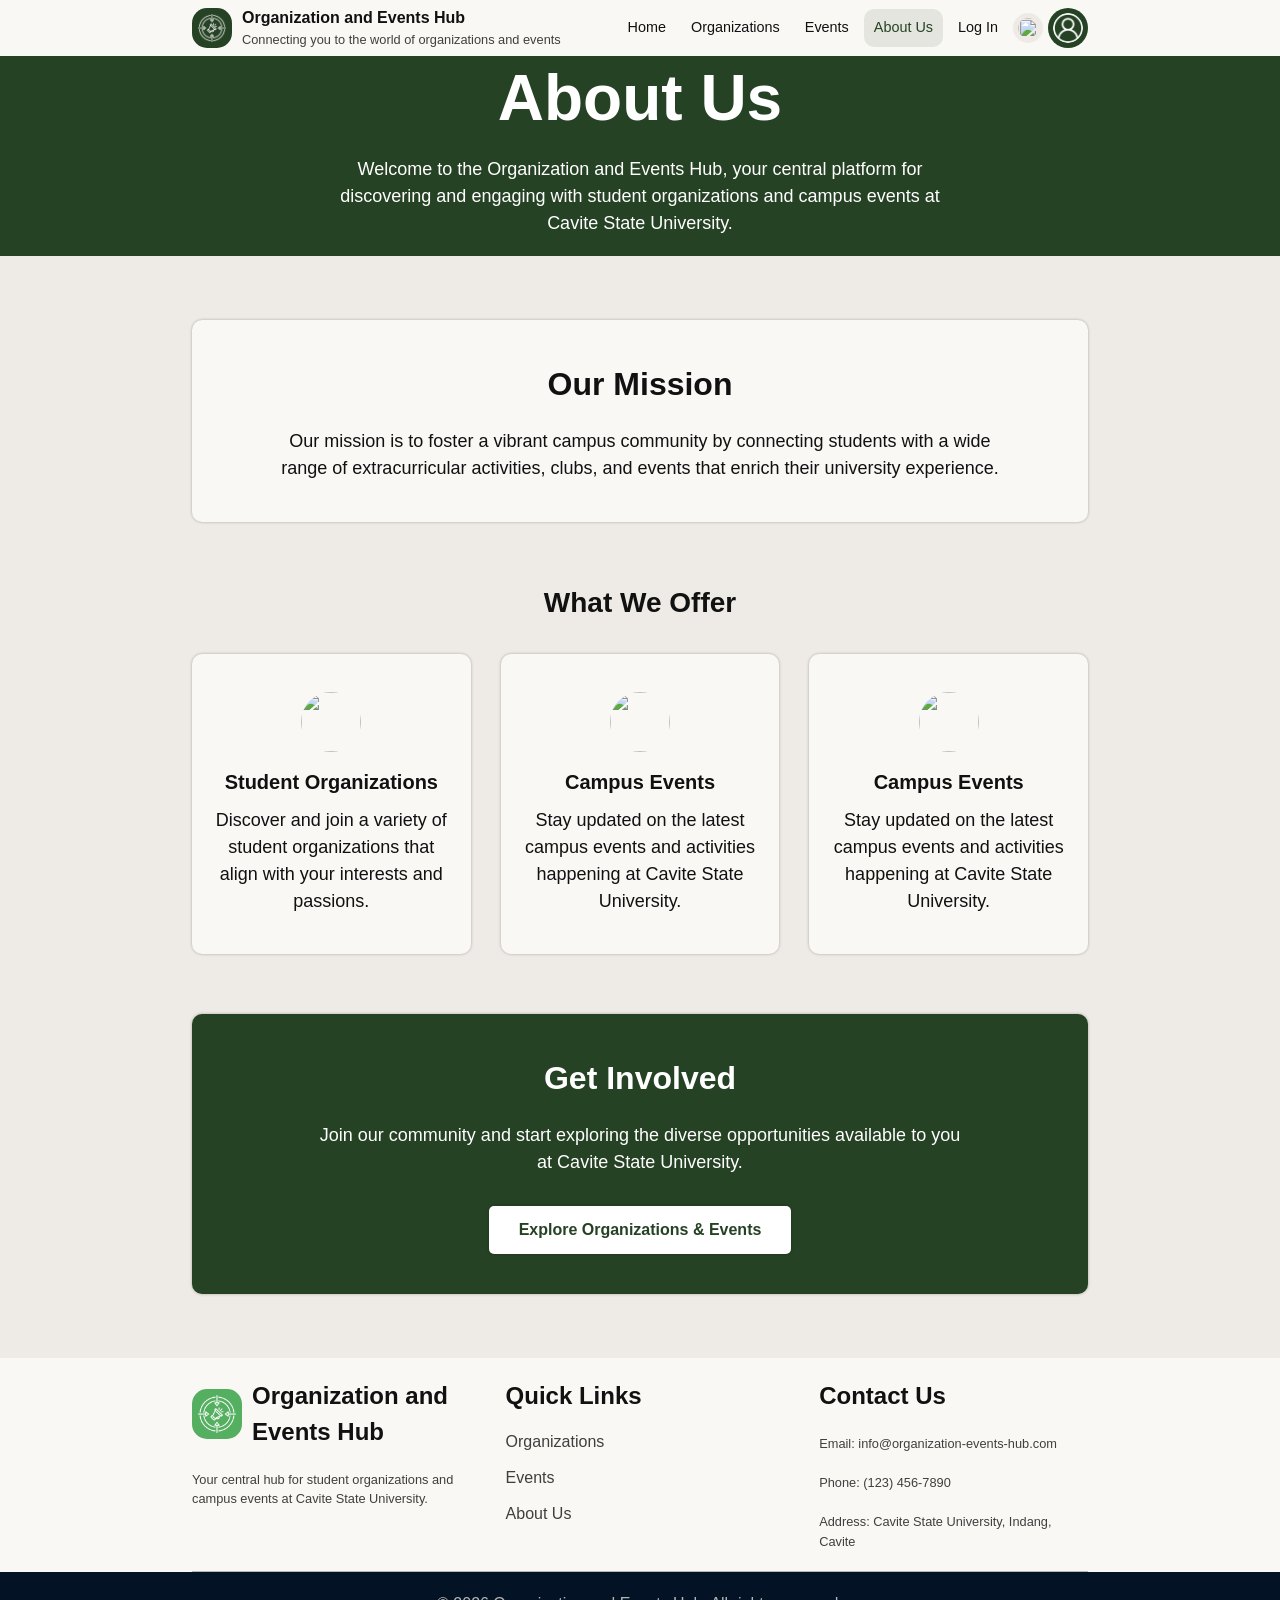
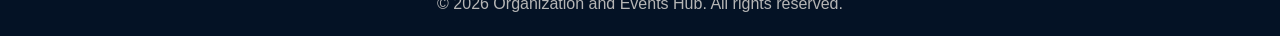
==== about.html @ fba4db9b "added new colors and about us page" ====
<!DOCTYPE html>
<html lang="en">
<head>
    <meta charset="UTF-8">
    <meta name="viewport" content="width=device-width, initial-scale=1.0">
    <script>
        if (localStorage.getItem("theme") === "dark") {
            document.documentElement.classList.add("darkmode");
        }
    </script>
    <link rel="stylesheet" href="stylesheets/style.css">
    <link rel="stylesheet" href="stylesheets/about.css">
    <title>About Us</title>
</head>

<body>
    <header class="header-container">
        <div class="header-title-box">
            <img src="images/hub-light-icon.png" alt="" class="header-logo">
            <div class="header-title">
                <h1>Organization and Events Hub</h1>
                <p>Connecting you to the world of organizations and events</p>
            </div>
        </div>
        <div class="navigation-container">
            <nav class="navigation">
                <a href="index.html">Home</a>
                <a href="organizations.html">Organizations</a>
                <a href="events.html">Events</a>
                <a href="about.html" class="active">About Us</a>
                <a href="login.html">Log In</a>
            </nav>
            <img src="images/moon-icon.png" alt="" class="dark-mode-toggle" onclick="toggledarkmode()">
            <img src="images/user-icon.png" alt="" class="profile-button" link="login.html">
        </div>
    </header>

    <section id="sec1">
        <h1>About Us</h1>
        <p>Welcome to the Organization and Events Hub, your central platform for discovering and engaging with student organizations and campus events at Cavite State University.</p>
    </section>

    <section id="sec2">
        <div id="mission-box">
            <h2>Our Mission</h2>
            <p>Our mission is to foster a vibrant campus community by connecting students with a wide range of extracurricular activities, clubs, and events that enrich their university experience.</p>
        </div>
        <h2 id="offer-title">What We Offer</h2>
        <div id="features-container">
            <div class="feature-box">
                <img src="" alt="">
                <h3>Student Organizations</h3>
                <p>Discover and join a variety of student organizations that align with your interests and passions.</p>
            </div>
            <div class="feature-box">
                <img src="" alt="">
                <h3>Campus Events</h3>
                <p>Stay updated on the latest campus events and activities happening at Cavite State University.</p>
            </div>
            <div class="feature-box">
                <img src="" alt="">
                <h3>Campus Events</h3>
                <p>Stay updated on the latest campus events and activities happening at Cavite State University.</p>
            </div>
        </div>

        <div id="get-box">
            <h2>Get Involved</h2>
            <p>Join our community and start exploring the diverse opportunities available to you at Cavite State University. </p>
            <div id="linkbox">
                <a href="organizations.html">Explore Organizations & Events</a>
            </div>
        </div>

    </section>

    <footer>
        <div class="footer-top">
            <div class="footer-boxes">
                <div class="footer-image-header-box">
                    <img src="images/hub-light-icon.png" alt="">
                    <h3>Organization and Events Hub</h3>
                </div>
                <p class="footer-disc">Your central hub for student organizations and campus events at Cavite State University.</p>
            </div>
            <div class="footer-boxes">
                <h3>Quick Links</h3>
                <a href="organizations.html">Organizations</a>
                <a href="events.html">Events</a>
                <a href="about.html">About Us</a>
            </div>
            
            <div class="footer-boxes">
                <h3>Contact Us</h3>
                <p>Email: info@organization-events-hub.com</p>
                <p>Phone: (123) 456-7890</p>
                <p>Address: Cavite State University, Indang, Cavite</p>
            </div>
        </div>
        <hr>
        <div class="footer-bottom">
            
            <p>&copy; 2026 Organization and Events Hub. All rights reserved.</p>
        </div>

    </footer>

<script src="scripts/script.js"></script>
</body>
</html>
---- stylesheets/style.css ----
* {
    font-family: Arial, sans-serif;
    line-height: 1.5;
    margin: 0;
    transition: 0.4s ease;
    box-sizing: border-box;
}

html {
    font-size: 16px;
}

:root {
    --bg-color1: #faf8f5;
    --bg-color2: #eeeae5;
    --bg-color3: #ece6df;
    --text-black: #111111;
    --text-black-light: #3f3f3f;
    --text-white: #faf8f5;
    --text-white-light: #cecece;
    --input-border: #f1f1f1;
    --green1: #264224;
    --green2: #1a3d18;
}

.darkmode {
    --bg-color1: #152944;
    --bg-color2: #1b3252;
    --bg-color3: #2d4767;
    --text-black: #faf8f5;
    --text-black-light: #dedede;
    --text-white: #111111;
    --text-white-light: #1a1a1a;
    --input-border: #00122a;
    --green1: #264224;
    --green2: #507914;
}

.header-container {
    display: flex;
    justify-content: space-between;
    align-items: center;
    padding: 0.5% 15%;
    background-color: var(--bg-color1);
}

.header-logo {
    width: 40px;
    height: 40px;
    margin-right: 10px;
    background-color: var(--green1);
    padding: 5px;
    border-radius: 15px;
}

.header-title-box {
    display: flex;
    align-items: center;
}

.header-title h1 {
    color: var(--text-black);
    font-size: 1rem;
}
.header-title  p {
    color: var(--text-black-light);
    font-size: 0.8rem;
}

.navigation-container {
    display: flex;
    gap: 5px;
    align-items: center;
}

.navigation {
    display: flex;
    gap: 5px;
}

.navigation a {
    text-decoration: none;
    color: var(--text-black);
    font-size: 0.9rem;
    padding: 8px 10px;
    border-radius: 10px;
    transition: background-color 0.2s, color 0.2s ease;
}

.navigation a:hover,nav a.active {
    background: color-mix(in srgb, var(--green1) 10%, transparent);
    color: var(--green1);
}

.dark-mode-toggle {
    width: 30px;
    height: 30px;
    cursor: pointer;
    padding: 5px;
    border-radius: 100%;
    background-color: var(--bg-color2);
    transition: filter 0.2s, color 0.2s, transform 0.2s ease;
}

.dark-mode-toggle:hover {
    transform: scale(110%);
    filter: invert(1);

}

.darkmode .dark-mode-toggle:hover {
    filter: invert(1) brightness(2);

}

.profile-button {
    width: 40px;
    height: 40px;
    cursor: pointer;
    background-color: var(--green1);
    padding: 5px;
    border-radius: 100%;
}

footer {
    background-color: var(--bg-color1);
}

.footer-top {
    background-color: var(--bg-color1);
    padding: 20px 15%;
    display: flex;
    justify-content: space-between;
    margin: 0 0%;
}

.footer-boxes {
    display: flex;
    flex-direction: column;
    gap: 20px;
    height: 30%;
    width: 30%;
}

.footer-boxes h3 {
    color: var(--text-black);
    font-size: 1.5rem;
}

.footer-boxes a {
    text-decoration: none;
    color: var(--text-black-light);
    font-size: 1rem;
    transition: color 0.2s ease;
    line-height: 1;
}

.footer-boxes p {
    color: var(--text-black-light);
    font-size: 0.8rem;
}

.footer-image-header-box {
    display: flex;
    gap: 20px;
    align-items: center;

}

.footer-image-header-box img {
    margin-right: -10px;
    width: 50px;
    height: 50px;
    background-color: #54af60;
    padding: 5px;
    border-radius: 15px;
}

.footer-disc {
    color: #b5b5b5;
    font-size: 1rem;
    max-width: 400px;
}

footer hr {
    border: none;
    border-top: 1px solid #b5b5b5;
    background-color: #041225;
    margin: 0 15%;
}

.footer-bottom {
    background-color: #041225;
    padding: 20px 10%;
    display: flex;
    justify-content: center;
    color: #b5b5b5;
}
---- stylesheets/about.css ----
#sec1 {
    height: 200px;
    background-color: var(--green1);
    color: white;
    padding: 6% 15% 8% 15%;
    display: flex;
    flex-direction: column;
    justify-content: center;
    align-items: center;
    text-align: center;
}

#sec1 h1 {
    font-size: 4rem;
    margin-bottom: 10px;
}
#sec1 p {
    font-size: 1.125rem;
    line-height: 1.5;
    max-width: 70%;
}

#sec2 {
    padding: 5% 15%;
    display: flex;
    justify-content: center;
    align-items: center;
    flex-direction: column;
    background-color: var(--bg-color2);
}

#mission-box {
    background-color: var(--bg-color1);
    color: var(--text-black);
    box-shadow: 0 0 3px color-mix(in srgb, var(--text-black) 30%, transparent);
    padding: 40px;
    border-radius: 10px;
    width: 100%;
    text-align: center;
    display: flex;
    justify-content: center;
    align-items: center;
    flex-direction: column;
}
#mission-box h2 {
    font-size: 2rem;
    margin-bottom: 20px;
}

#mission-box p {
    font-size: 1.125rem;
    line-height: 1.5;
    max-width: 90%;
}

#features-container {
    display: flex;
    justify-content: space-between;
    align-items: center;
    flex-wrap: wrap;
    gap: 20px;
    margin-top: 30px;
}

#offer-title {
    font-size: 28px;
    margin-top: 60px;
    color: var(--text-black);
}

.feature-box {
    display: flex;
    flex-direction: column;
    justify-content: center;
    align-items: center;
    text-align: center;
    background-color: var(--bg-color1);
    color: var(--text-black);
    box-shadow: 0 0 3px color-mix(in srgb, var(--text-black) 30%, transparent);
    padding: 20px;
    border-radius: 10px;
    width: calc(33.33% - 20px);
    height: 300px;
}

.feature-box img {
    width: 60px;
    height: 60px;
    margin-bottom: 15px;
    border-radius: 100%;
}

.feature-box h3 {
    font-size: 1.25rem;
    margin-bottom: 10px;
}

.feature-box p {
    font-size: 1.125rem;
    line-height: 1.5;
}

#get-box {
    background-color: var(--green1);
    color: white;
    box-shadow: 0 0 3px color-mix(in srgb, var(--text-black) 30%, transparent);
    padding: 40px;;
    border-radius: 10px;
    width: 100%;
    text-align: center;
    display: flex;
    justify-content: center;
    align-items: center;
    flex-direction: column;
    margin-top: 60px;
}

#get-box h2 {
    font-size: 2rem;
    margin-bottom: 20px;
}

#get-box p {
    font-size: 1.125rem;
    line-height: 1.5;
    max-width: 80%;
}

#get-box #linkbox {
    display: flex;
    justify-content: center;
    align-items: center;
    gap: 20px;
}

#get-box a {
    margin-top: 30px;
    padding: 12px 30px;
    background-color: white;
    color: var(--green1);
    font-weight: bold;
    border-radius: 5px;
    text-decoration: none;
    box-shadow: 0 0 3px color-mix(in srgb, var(--text-black) 30%, transparent);
}
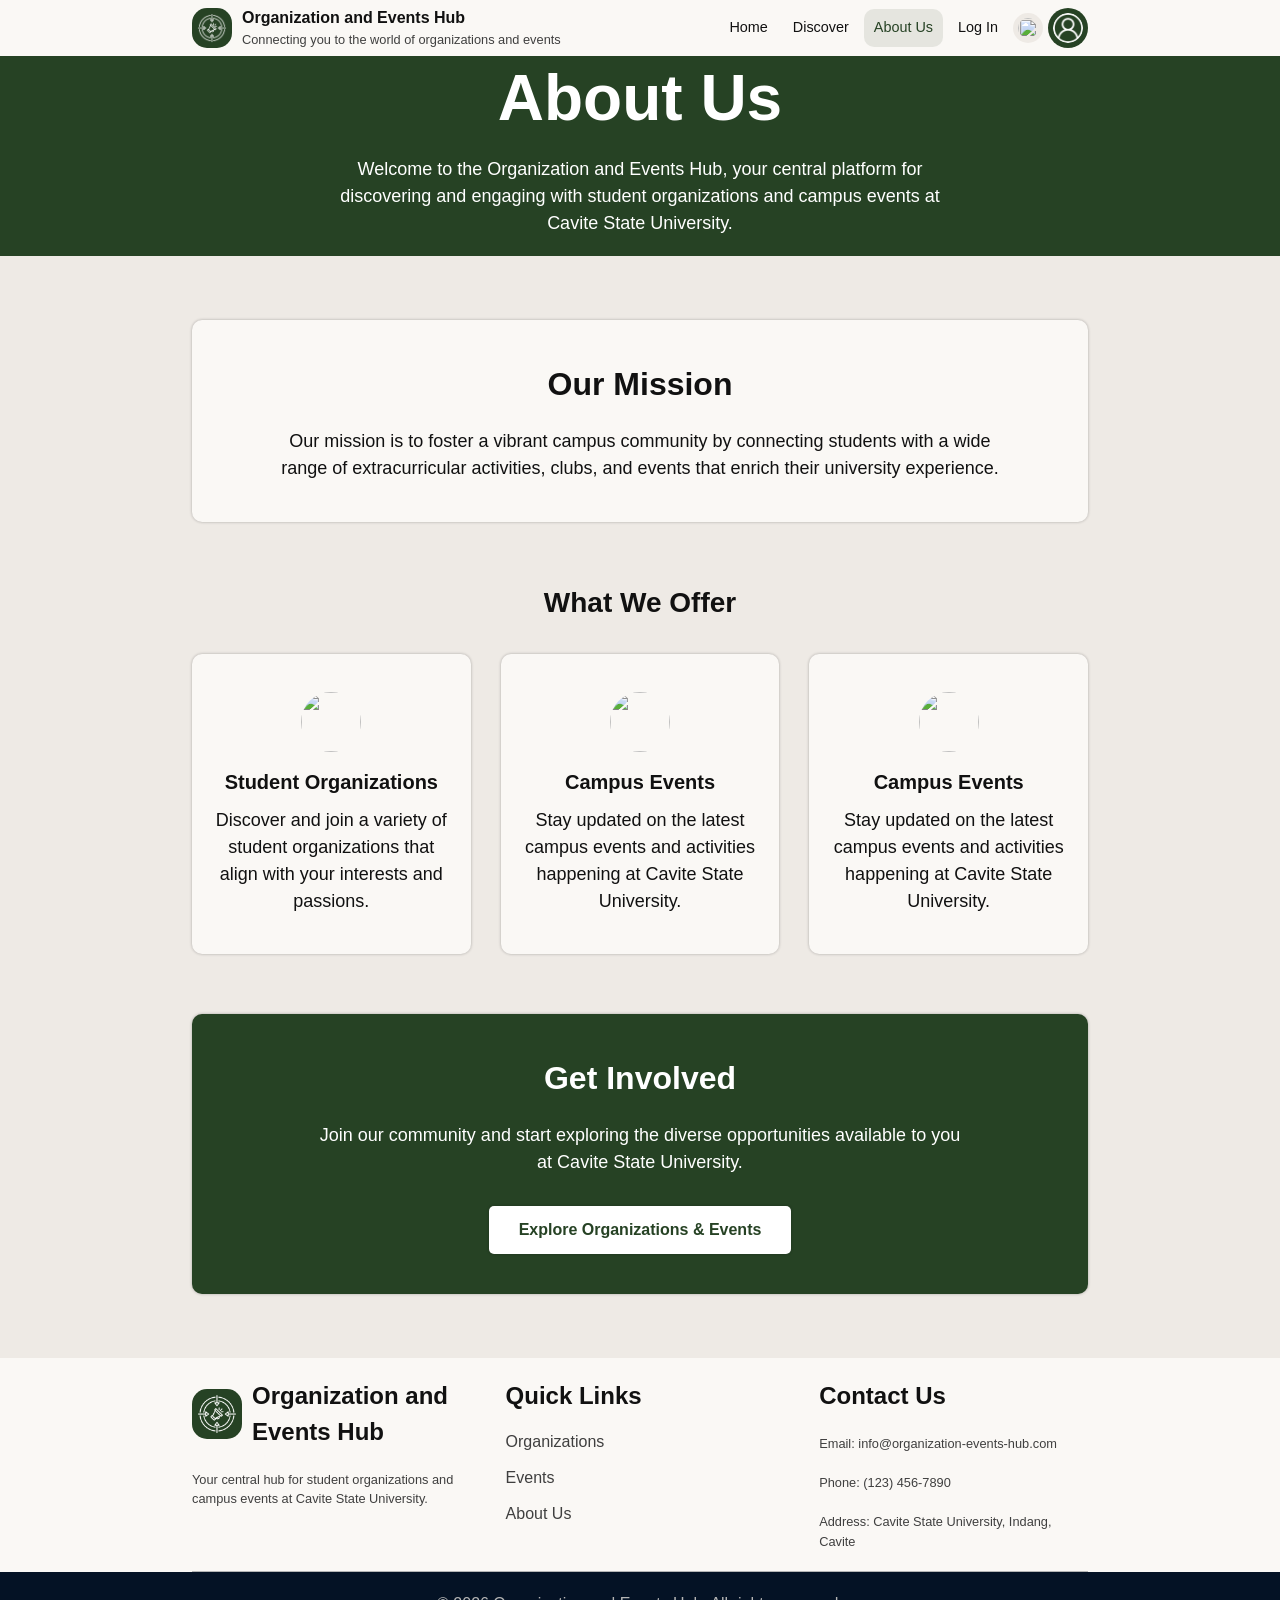
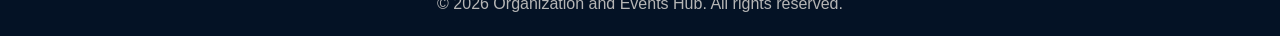
==== commit 0ddddb33: "remove unnessesary feet pic and merged events.html and organization.html to discover.html" ====
--- a/about.html
+++ b/about.html
@@ -25,8 +25,7 @@
         <div class="navigation-container">
             <nav class="navigation">
                 <a href="index.html">Home</a>
-                <a href="organizations.html">Organizations</a>
-                <a href="events.html">Events</a>
+                <a href="discover.html">Discover</a>
                 <a href="about.html" class="active">About Us</a>
                 <a href="login.html">Log In</a>
             </nav>
--- a/stylesheets/style.css
+++ b/stylesheets/style.css
@@ -24,9 +24,9 @@
 }
 
 .darkmode {
-    --bg-color1: #152944;
-    --bg-color2: #1b3252;
-    --bg-color3: #2d4767;
+    --bg-color1: #1b1b1b;
+    --bg-color2: #252525;
+    --bg-color3: #1f1f1f;
     --text-black: #faf8f5;
     --text-black-light: #dedede;
     --text-white: #111111;
@@ -171,7 +171,7 @@
     margin-right: -10px;
     width: 50px;
     height: 50px;
-    background-color: #54af60;
+    background-color: #264224;
     padding: 5px;
     border-radius: 15px;
 }
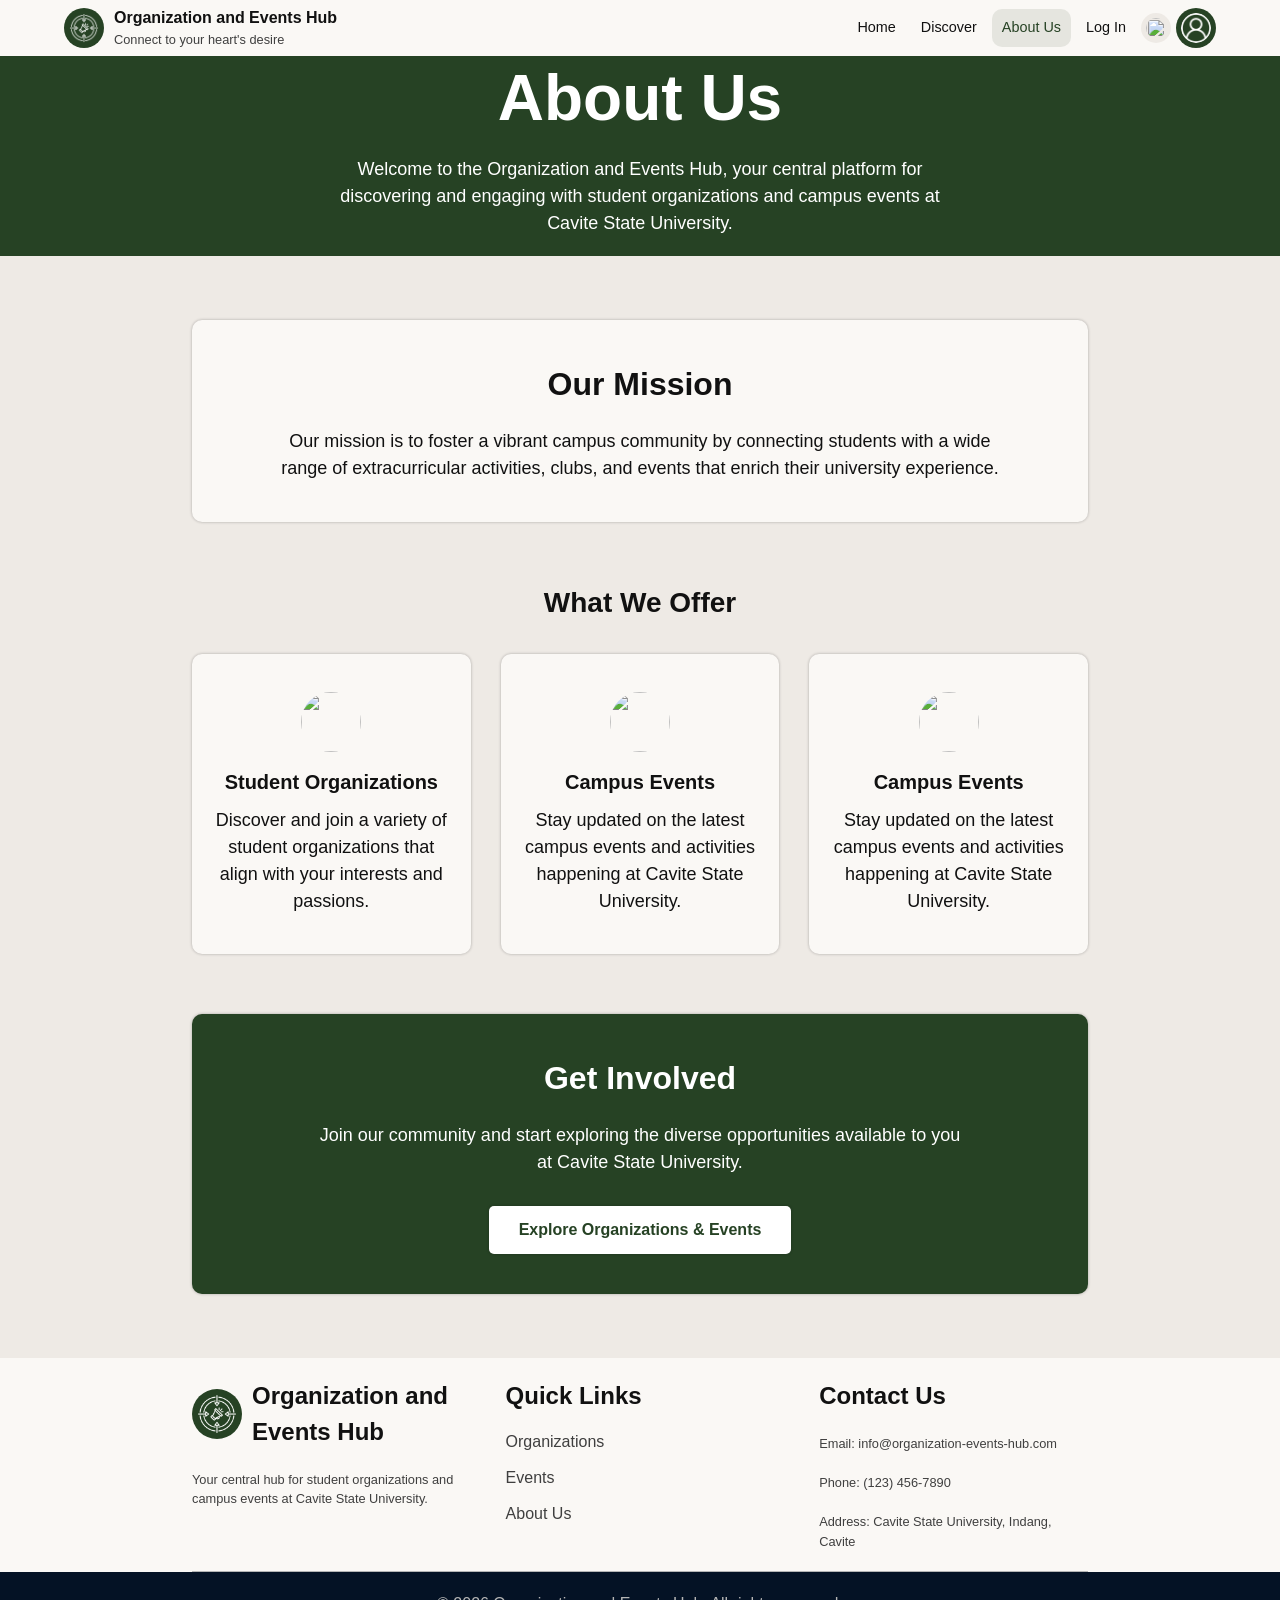
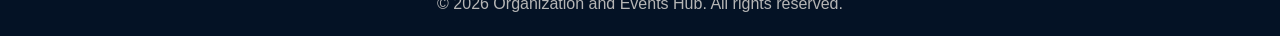
==== commit 07cc834c: "commit bago ako mag start ulit" ====
--- a/about.html
+++ b/about.html
@@ -19,7 +19,7 @@
             <img src="images/hub-light-icon.png" alt="" class="header-logo">
             <div class="header-title">
                 <h1>Organization and Events Hub</h1>
-                <p>Connecting you to the world of organizations and events</p>
+                <p>Connect to your heart's desire</p>
             </div>
         </div>
         <div class="navigation-container">
--- a/stylesheets/style.css
+++ b/stylesheets/style.css
@@ -40,7 +40,7 @@
     display: flex;
     justify-content: space-between;
     align-items: center;
-    padding: 0.5% 15%;
+    padding: 0.5% 5vw;
     background-color: var(--bg-color1);
 }
 
@@ -50,7 +50,7 @@
     margin-right: 10px;
     background-color: var(--green1);
     padding: 5px;
-    border-radius: 15px;
+    border-radius: 50%;
 }
 
 .header-title-box {
@@ -173,7 +173,7 @@
     height: 50px;
     background-color: #264224;
     padding: 5px;
-    border-radius: 15px;
+    border-radius: 50%;
 }
 
 .footer-disc {
@@ -196,3 +196,42 @@
     justify-content: center;
     color: #b5b5b5;
 }
+
+
+@media (max-width: 900px) {
+    * {
+        /* background-color: rgba(90, 218, 103, 0.201); */
+    }
+
+    .header-container {
+        padding: 0.5% 2vw;
+    }
+
+    .header-title p{
+        display: none;
+    }
+}
+
+@media (max-width: 725px){
+    * {
+        /* background-color: rgba(218, 90, 90, 0.201); */
+    }
+
+    .header-container {
+        padding: 0.5% 10px;
+    }
+
+    .header-title{
+        display: none;
+    }
+
+    .header-logo{
+        width: 50px;
+        height: 50px;
+    }
+
+    .navigation a {
+        font-weight: 600;
+    }
+
+}
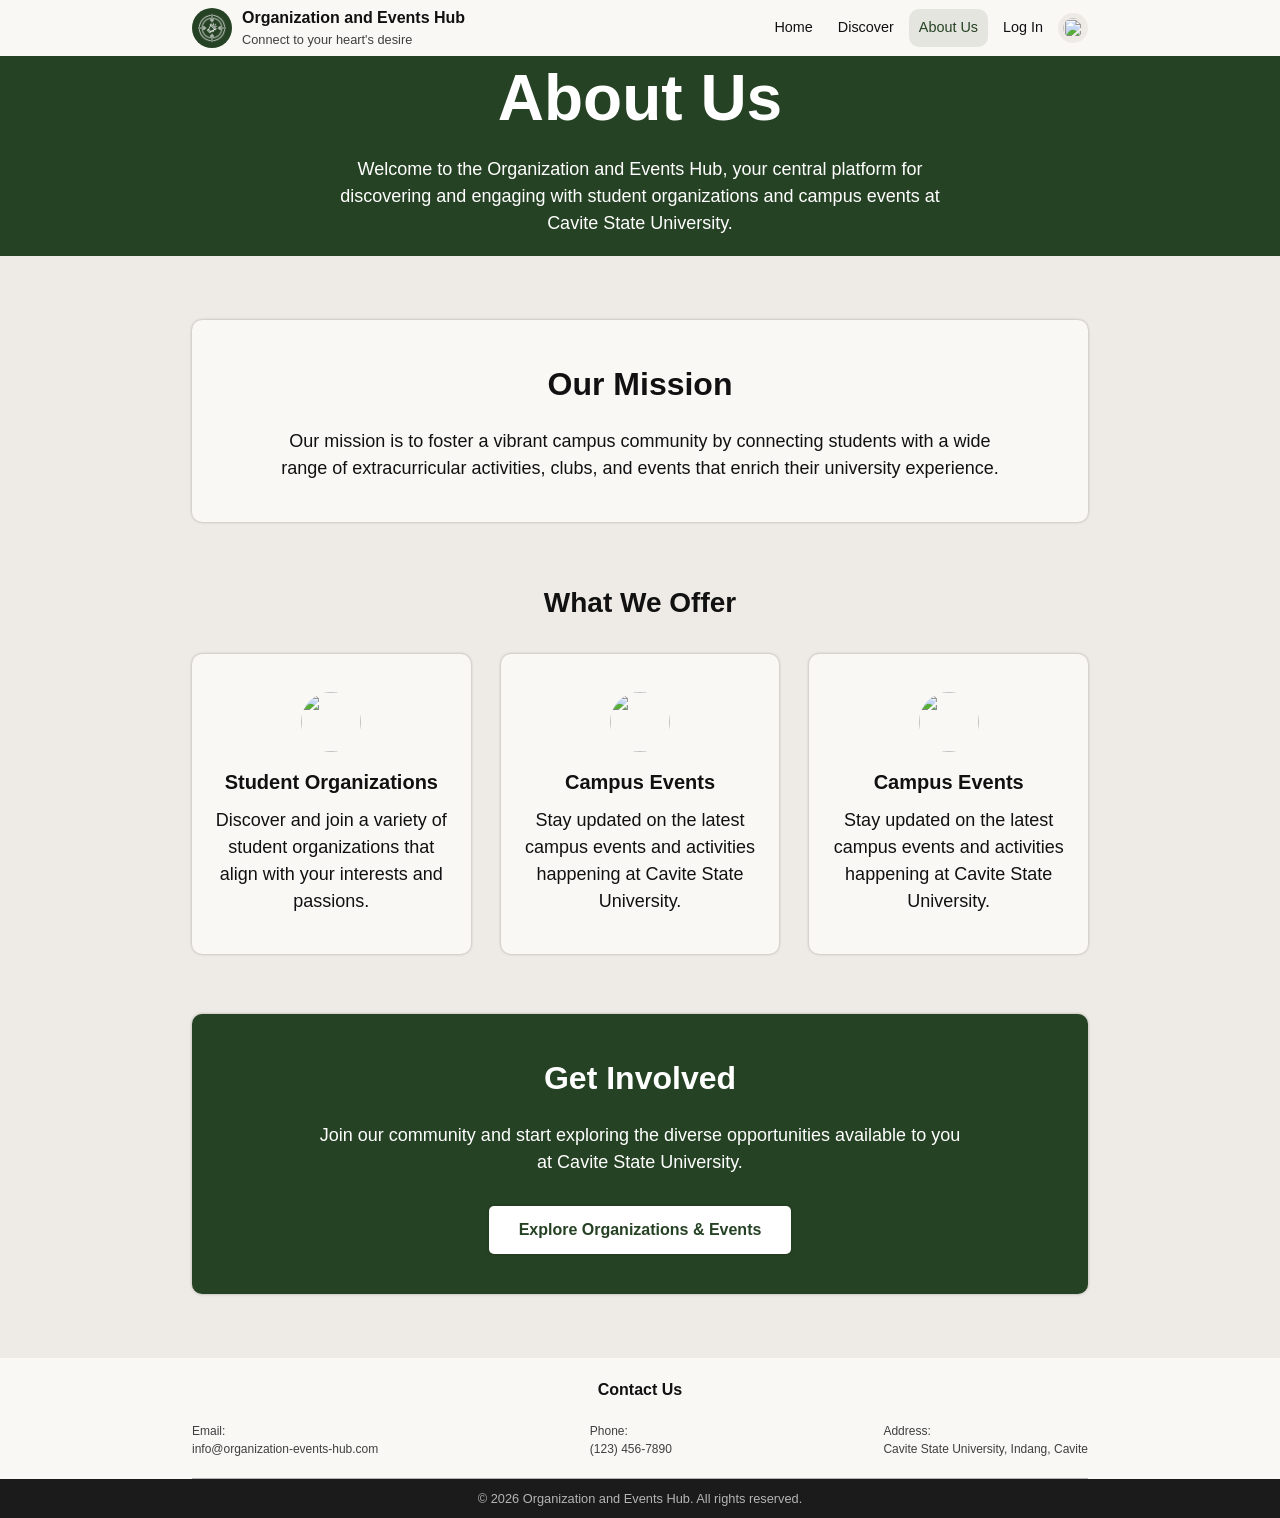
==== commit f1463439: "before media queries" ====
--- a/about.html
+++ b/about.html
@@ -27,10 +27,12 @@
                 <a href="index.html">Home</a>
                 <a href="discover.html">Discover</a>
                 <a href="about.html" class="active">About Us</a>
-                <a href="login.html">Log In</a>
+                <a href="login.html" id="login-link">Log In</a>
             </nav>
             <img src="images/moon-icon.png" alt="" class="dark-mode-toggle" onclick="toggledarkmode()">
-            <img src="images/user-icon.png" alt="" class="profile-button" link="login.html">
+            <div class="profile-div" id="profile-div">
+                <img src="" id="profile-pic">
+            </div>
         </div>
     </header>
 
@@ -75,35 +77,24 @@
 
     <footer>
         <div class="footer-top">
-            <div class="footer-boxes">
-                <div class="footer-image-header-box">
-                    <img src="images/hub-light-icon.png" alt="">
-                    <h3>Organization and Events Hub</h3>
-                </div>
-                <p class="footer-disc">Your central hub for student organizations and campus events at Cavite State University.</p>
-            </div>
-            <div class="footer-boxes">
-                <h3>Quick Links</h3>
-                <a href="organizations.html">Organizations</a>
-                <a href="events.html">Events</a>
-                <a href="about.html">About Us</a>
-            </div>
             
             <div class="footer-boxes">
                 <h3>Contact Us</h3>
-                <p>Email: info@organization-events-hub.com</p>
-                <p>Phone: (123) 456-7890</p>
-                <p>Address: Cavite State University, Indang, Cavite</p>
+                <div>
+                    <p>Email:<br>info@organization-events-hub.com</p>
+                    <p>Phone:<br>(123) 456-7890</p>
+                    <p>Address:<br>Cavite State University, Indang, Cavite</p>
+                </div>
             </div>
         </div>
         <hr>
-        <div class="footer-bottom">
-            
+        <div class="footer-bottom">  
             <p>&copy; 2026 Organization and Events Hub. All rights reserved.</p>
         </div>
 
     </footer>
 
 <script src="scripts/script.js"></script>
+<script src="scripts/loggedIn.js"></script>
 </body>
 </html>
--- a/stylesheets/style.css
+++ b/stylesheets/style.css
@@ -40,7 +40,7 @@
     display: flex;
     justify-content: space-between;
     align-items: center;
-    padding: 0.5% 5vw;
+    padding: 0.5% 15%;
     background-color: var(--bg-color1);
 }
 
@@ -105,7 +105,6 @@
 .dark-mode-toggle:hover {
     transform: scale(110%);
     filter: invert(1);
-
 }
 
 .darkmode .dark-mode-toggle:hover {
@@ -113,13 +112,21 @@
 
 }
 
-.profile-button {
+.profile-div {
+    align-items: center;
+    justify-content: center;
     width: 40px;
     height: 40px;
     cursor: pointer;
     background-color: var(--green1);
     padding: 5px;
-    border-radius: 100%;
+    border-radius: 50%;
+}
+
+#profile-pic{
+    width: 100%;
+    height: 100%;
+    border-radius: 50%;
 }
 
 footer {
@@ -129,25 +136,22 @@
 .footer-top {
     background-color: var(--bg-color1);
     padding: 20px 15%;
-    display: flex;
-    justify-content: space-between;
-    margin: 0 0%;
 }
 
 .footer-boxes {
     display: flex;
     flex-direction: column;
     gap: 20px;
-    height: 30%;
-    width: 30%;
 }
 
 .footer-boxes h3 {
+    text-align: center;
     color: var(--text-black);
-    font-size: 1.5rem;
+    font-size: 1rem;
 }
 
 .footer-boxes a {
+    
     text-decoration: none;
     color: var(--text-black-light);
     font-size: 1rem;
@@ -155,16 +159,24 @@
     line-height: 1;
 }
 
-.footer-boxes p {
+.footer-boxes div {
+    width: 100%;
+    display: flex;
     color: var(--text-black-light);
-    font-size: 0.8rem;
+    gap: 20px;
+    justify-content: space-between;
+}
+
+.footer-boxes div p{
+    justify-content: center;
+    font-size: 0.75rem;
 }
 
 .footer-image-header-box {
     display: flex;
     gap: 20px;
     align-items: center;
-
+    
 }
 
 .footer-image-header-box img {
@@ -176,12 +188,6 @@
     border-radius: 50%;
 }
 
-.footer-disc {
-    color: #b5b5b5;
-    font-size: 1rem;
-    max-width: 400px;
-}
-
 footer hr {
     border: none;
     border-top: 1px solid #b5b5b5;
@@ -190,11 +196,12 @@
 }
 
 .footer-bottom {
-    background-color: #041225;
-    padding: 20px 10%;
+    background-color: #1b1b1b;
+    padding: 10px 5%;
     display: flex;
     justify-content: center;
     color: #b5b5b5;
+    font-size: 0.8rem;
 }
 
 
@@ -210,6 +217,15 @@
     .header-title p{
         display: none;
     }
+
+    /* footer{
+        height: 5vh;
+    }
+
+    .footer-boxes h3 {
+        color: var(--text-black);
+        font-size: 1rem;
+    } */
 }
 
 @media (max-width: 725px){
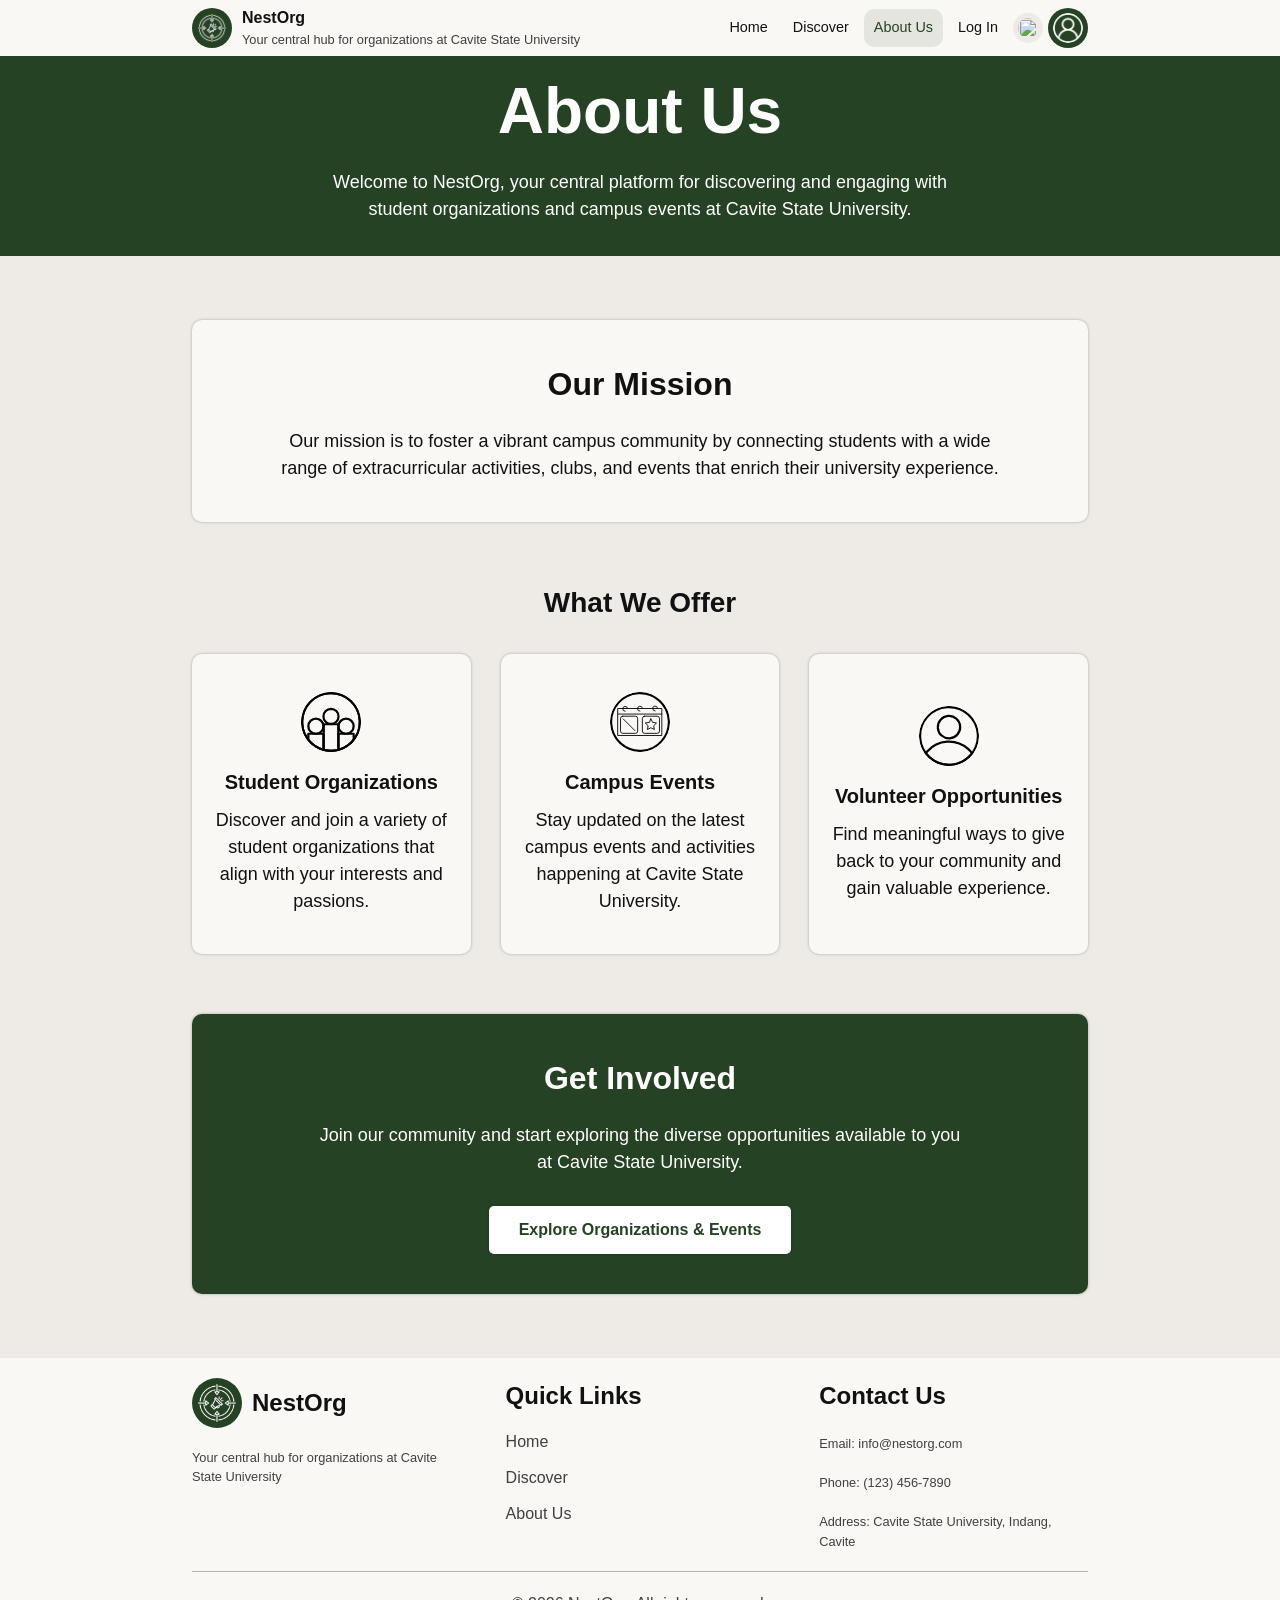
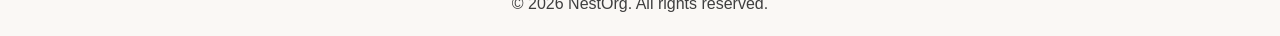
==== commit b782c785: "added home image, login/signup image, replaced temp site name with NestOrg, fixed random links that " ====
--- a/about.html
+++ b/about.html
@@ -18,8 +18,8 @@
         <div class="header-title-box">
             <img src="images/hub-light-icon.png" alt="" class="header-logo">
             <div class="header-title">
-                <h1>Organization and Events Hub</h1>
-                <p>Connect to your heart's desire</p>
+                <h1>NestOrg</h1>
+                <p>Your central hub for organizations at Cavite State University</p>
             </div>
         </div>
         <div class="navigation-container">
@@ -27,18 +27,16 @@
                 <a href="index.html">Home</a>
                 <a href="discover.html">Discover</a>
                 <a href="about.html" class="active">About Us</a>
-                <a href="login.html" id="login-link">Log In</a>
+                <a href="login.html">Log In</a>
             </nav>
             <img src="images/moon-icon.png" alt="" class="dark-mode-toggle" onclick="toggledarkmode()">
-            <div class="profile-div" id="profile-div">
-                <img src="" id="profile-pic">
-            </div>
+            <img src="images/user-icon.png" alt="" class="profile-button" link="login.html">
         </div>
     </header>
 
     <section id="sec1">
         <h1>About Us</h1>
-        <p>Welcome to the Organization and Events Hub, your central platform for discovering and engaging with student organizations and campus events at Cavite State University.</p>
+        <p>Welcome to NestOrg, your central platform for discovering and engaging with student organizations and campus events at Cavite State University.</p>
     </section>
 
     <section id="sec2">
@@ -49,19 +47,19 @@
         <h2 id="offer-title">What We Offer</h2>
         <div id="features-container">
             <div class="feature-box">
-                <img src="" alt="">
+                <img src="images/organization-icon.svg" alt="" id="img1">
                 <h3>Student Organizations</h3>
                 <p>Discover and join a variety of student organizations that align with your interests and passions.</p>
             </div>
             <div class="feature-box">
-                <img src="" alt="">
+                <img src="images/event_icon.svg" alt="" id="img2">
                 <h3>Campus Events</h3>
                 <p>Stay updated on the latest campus events and activities happening at Cavite State University.</p>
             </div>
             <div class="feature-box">
-                <img src="" alt="">
-                <h3>Campus Events</h3>
-                <p>Stay updated on the latest campus events and activities happening at Cavite State University.</p>
+                <img src="images/profile-icon.svg" alt="" id="img3">
+                <h3>Volunteer Opportunities</h3>
+                <p>Find meaningful ways to give back to your community and gain valuable experience.</p>
             </div>
         </div>
 
@@ -69,7 +67,7 @@
             <h2>Get Involved</h2>
             <p>Join our community and start exploring the diverse opportunities available to you at Cavite State University. </p>
             <div id="linkbox">
-                <a href="organizations.html">Explore Organizations & Events</a>
+                <a href="discover.html">Explore Organizations & Events</a>
             </div>
         </div>
 
@@ -77,24 +75,32 @@
 
     <footer>
         <div class="footer-top">
-            
+            <div class="footer-boxes">
+                <div class="footer-image-header-box">
+                    <img src="images/hub-light-icon.png" alt="">
+                    <h3>NestOrg</h3>
+                </div>
+                <p class="footer-disc">Your central hub for organizations at Cavite State University</p>
+            </div>
+            <div class="footer-boxes">
+                <h3>Quick Links</h3>
+                <a href="index.html">Home</a>
+                <a href="discover.html">Discover</a>
+                <a href="about.html">About Us</a>
+            </div>
             <div class="footer-boxes">
                 <h3>Contact Us</h3>
-                <div>
-                    <p>Email:<br>info@organization-events-hub.com</p>
-                    <p>Phone:<br>(123) 456-7890</p>
-                    <p>Address:<br>Cavite State University, Indang, Cavite</p>
-                </div>
+                <p>Email: info@nestorg.com</p>
+                <p>Phone: (123) 456-7890</p>
+                <p>Address: Cavite State University, Indang, Cavite</p>
             </div>
         </div>
         <hr>
-        <div class="footer-bottom">  
-            <p>&copy; 2026 Organization and Events Hub. All rights reserved.</p>
+        <div class="footer-bottom">
+            <p>&copy; 2026 NestOrg. All rights reserved.</p>
         </div>
-
     </footer>
 
 <script src="scripts/script.js"></script>
-<script src="scripts/loggedIn.js"></script>
 </body>
 </html>
--- a/stylesheets/style.css
+++ b/stylesheets/style.css
@@ -13,7 +13,7 @@
 :root {
     --bg-color1: #faf8f5;
     --bg-color2: #eeeae5;
-    --bg-color3: #ece6df;
+    --bg-color3: #e9e1d9;
     --text-black: #111111;
     --text-black-light: #3f3f3f;
     --text-white: #faf8f5;
@@ -105,6 +105,7 @@
 .dark-mode-toggle:hover {
     transform: scale(110%);
     filter: invert(1);
+
 }
 
 .darkmode .dark-mode-toggle:hover {
@@ -112,21 +113,13 @@
 
 }
 
-.profile-div {
-    align-items: center;
-    justify-content: center;
+.profile-button {
     width: 40px;
     height: 40px;
     cursor: pointer;
     background-color: var(--green1);
     padding: 5px;
-    border-radius: 50%;
-}
-
-#profile-pic{
-    width: 100%;
-    height: 100%;
-    border-radius: 50%;
+    border-radius: 100%;
 }
 
 footer {
@@ -136,22 +129,25 @@
 .footer-top {
     background-color: var(--bg-color1);
     padding: 20px 15%;
+    display: flex;
+    justify-content: space-between;
+    margin: 0 0%;
 }
 
 .footer-boxes {
     display: flex;
     flex-direction: column;
     gap: 20px;
+    height: 30%;
+    width: 30%;
 }
 
 .footer-boxes h3 {
-    text-align: center;
     color: var(--text-black);
-    font-size: 1rem;
+    font-size: 1.5rem;
 }
 
 .footer-boxes a {
-    
     text-decoration: none;
     color: var(--text-black-light);
     font-size: 1rem;
@@ -159,24 +155,16 @@
     line-height: 1;
 }
 
-.footer-boxes div {
-    width: 100%;
-    display: flex;
-    color: var(--text-black-light);
+.footer-boxes p {
+    color: var(--text-black-light);
+    font-size: 0.8rem;
+}
+
+.footer-image-header-box {
+    display: flex;
     gap: 20px;
-    justify-content: space-between;
-}
-
-.footer-boxes div p{
-    justify-content: center;
-    font-size: 0.75rem;
-}
-
-.footer-image-header-box {
-    display: flex;
-    gap: 20px;
-    align-items: center;
-    
+    align-items: center;
+
 }
 
 .footer-image-header-box img {
@@ -188,6 +176,12 @@
     border-radius: 50%;
 }
 
+.footer-disc {
+    color: #b5b5b5;
+    font-size: 1rem;
+    max-width: 400px;
+}
+
 footer hr {
     border: none;
     border-top: 1px solid #b5b5b5;
@@ -196,12 +190,11 @@
 }
 
 .footer-bottom {
-    background-color: #1b1b1b;
-    padding: 10px 5%;
+    background-color: var(--bg-color1);
+    padding: 20px 10%;
     display: flex;
     justify-content: center;
-    color: #b5b5b5;
-    font-size: 0.8rem;
+    color: var(--text-black-light);
 }
 
 
@@ -217,15 +210,6 @@
     .header-title p{
         display: none;
     }
-
-    /* footer{
-        height: 5vh;
-    }
-
-    .footer-boxes h3 {
-        color: var(--text-black);
-        font-size: 1rem;
-    } */
 }
 
 @media (max-width: 725px){
--- a/stylesheets/about.css
+++ b/stylesheets/about.css
@@ -90,6 +90,11 @@
     border-radius: 100%;
 }
 
+#img1, #img2, #img3 {
+    filter: brightness(0);
+}
+
+
 .feature-box h3 {
     font-size: 1.25rem;
     margin-bottom: 10px;
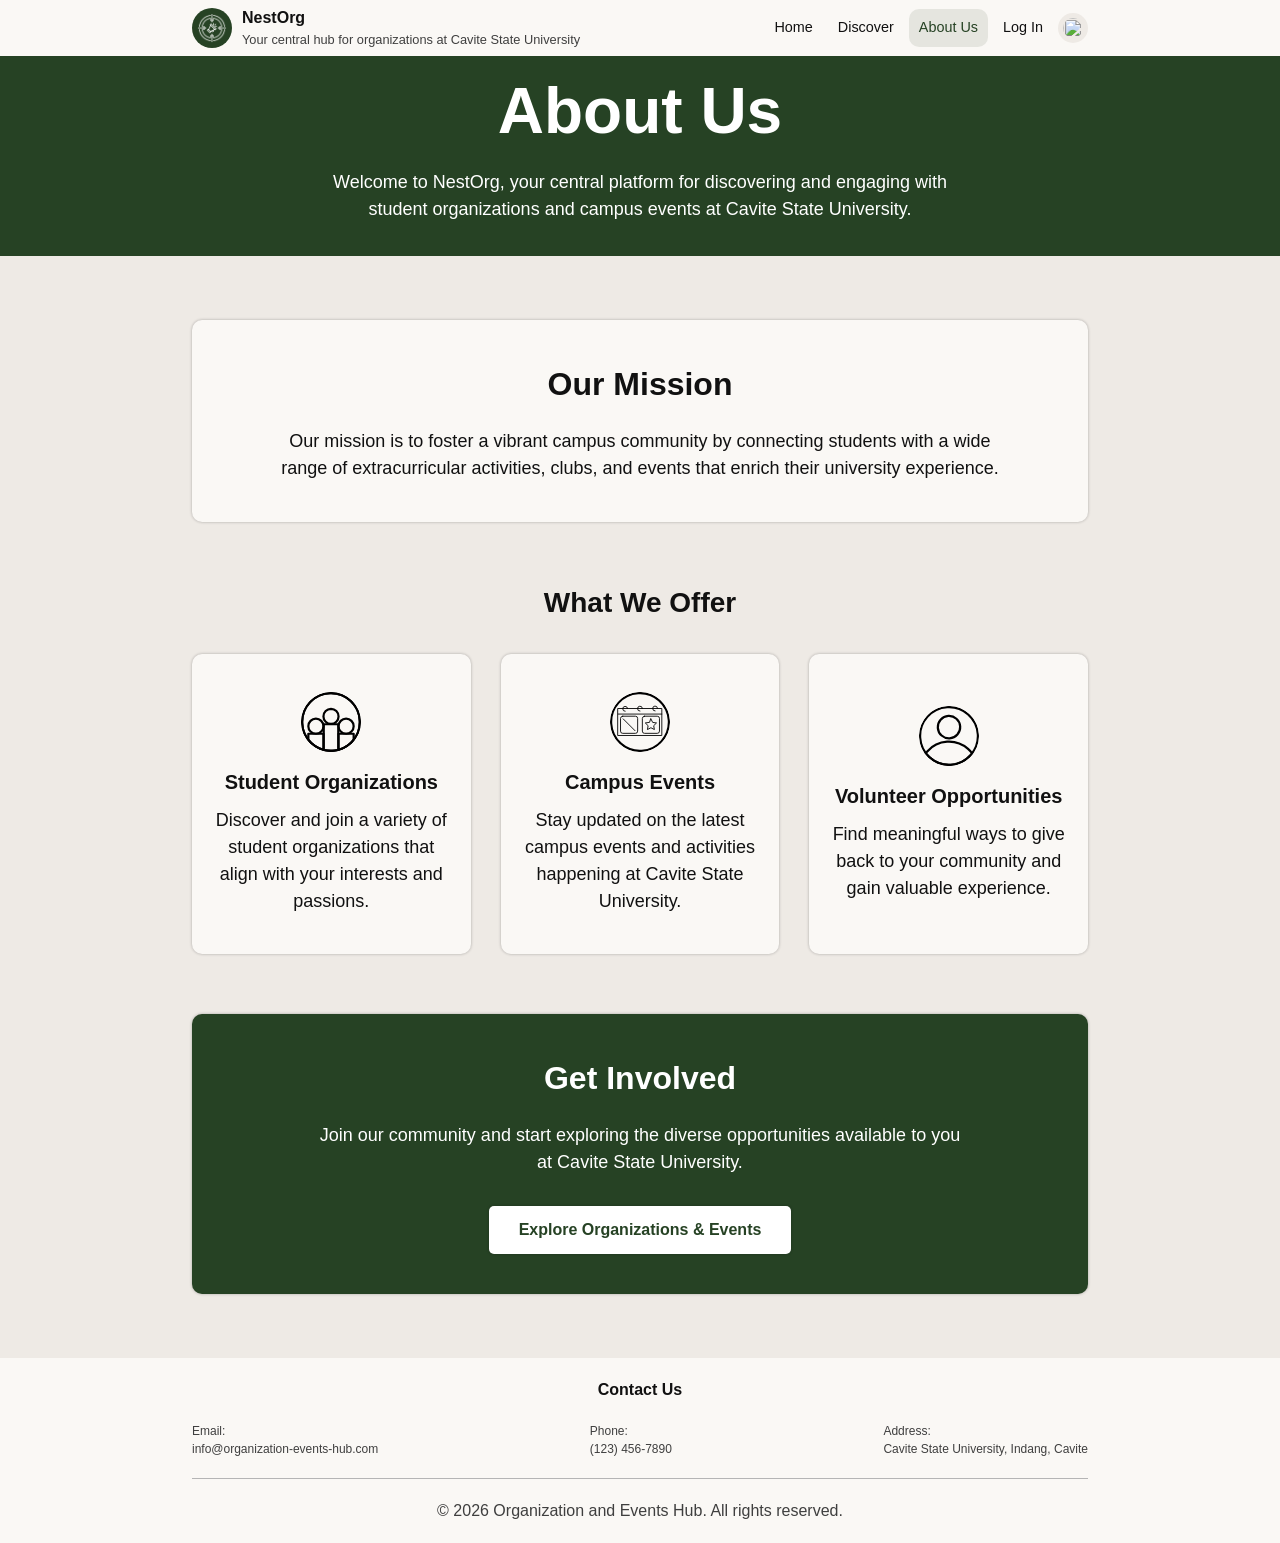
==== commit ef2d1c79: "added home image, login/signup image, replaced temp site name with NestOrg, fixed random links that " ====
--- a/about.html
+++ b/about.html
@@ -27,10 +27,12 @@
                 <a href="index.html">Home</a>
                 <a href="discover.html">Discover</a>
                 <a href="about.html" class="active">About Us</a>
-                <a href="login.html">Log In</a>
+                <a href="login.html" id="login-link">Log In</a>
             </nav>
             <img src="images/moon-icon.png" alt="" class="dark-mode-toggle" onclick="toggledarkmode()">
-            <img src="images/user-icon.png" alt="" class="profile-button" link="login.html">
+            <div class="profile-div" id="profile-div">
+                <img src="" id="profile-pic">
+            </div>
         </div>
     </header>
 
@@ -75,32 +77,23 @@
 
     <footer>
         <div class="footer-top">
-            <div class="footer-boxes">
-                <div class="footer-image-header-box">
-                    <img src="images/hub-light-icon.png" alt="">
-                    <h3>NestOrg</h3>
-                </div>
-                <p class="footer-disc">Your central hub for organizations at Cavite State University</p>
-            </div>
-            <div class="footer-boxes">
-                <h3>Quick Links</h3>
-                <a href="index.html">Home</a>
-                <a href="discover.html">Discover</a>
-                <a href="about.html">About Us</a>
-            </div>
+            
             <div class="footer-boxes">
                 <h3>Contact Us</h3>
-                <p>Email: info@nestorg.com</p>
-                <p>Phone: (123) 456-7890</p>
-                <p>Address: Cavite State University, Indang, Cavite</p>
+                <div>
+                    <p>Email:<br>info@organization-events-hub.com</p>
+                    <p>Phone:<br>(123) 456-7890</p>
+                    <p>Address:<br>Cavite State University, Indang, Cavite</p>
+                </div>
             </div>
         </div>
         <hr>
-        <div class="footer-bottom">
-            <p>&copy; 2026 NestOrg. All rights reserved.</p>
+        <div class="footer-bottom">  
+            <p>&copy; 2026 Organization and Events Hub. All rights reserved.</p>
         </div>
     </footer>
 
 <script src="scripts/script.js"></script>
+<script src="scripts/loggedIn.js"></script>
 </body>
 </html>
--- a/stylesheets/style.css
+++ b/stylesheets/style.css
@@ -105,7 +105,6 @@
 .dark-mode-toggle:hover {
     transform: scale(110%);
     filter: invert(1);
-
 }
 
 .darkmode .dark-mode-toggle:hover {
@@ -113,13 +112,21 @@
 
 }
 
-.profile-button {
+.profile-div {
+    align-items: center;
+    justify-content: center;
     width: 40px;
     height: 40px;
     cursor: pointer;
     background-color: var(--green1);
     padding: 5px;
-    border-radius: 100%;
+    border-radius: 50%;
+}
+
+#profile-pic{
+    width: 100%;
+    height: 100%;
+    border-radius: 50%;
 }
 
 footer {
@@ -129,25 +136,22 @@
 .footer-top {
     background-color: var(--bg-color1);
     padding: 20px 15%;
-    display: flex;
-    justify-content: space-between;
-    margin: 0 0%;
 }
 
 .footer-boxes {
     display: flex;
     flex-direction: column;
     gap: 20px;
-    height: 30%;
-    width: 30%;
 }
 
 .footer-boxes h3 {
+    text-align: center;
     color: var(--text-black);
-    font-size: 1.5rem;
+    font-size: 1rem;
 }
 
 .footer-boxes a {
+    
     text-decoration: none;
     color: var(--text-black-light);
     font-size: 1rem;
@@ -155,16 +159,24 @@
     line-height: 1;
 }
 
-.footer-boxes p {
-    color: var(--text-black-light);
-    font-size: 0.8rem;
+.footer-boxes div {
+    width: 100%;
+    display: flex;
+    color: var(--text-black-light);
+    gap: 20px;
+    justify-content: space-between;
+}
+
+.footer-boxes div p{
+    justify-content: center;
+    font-size: 0.75rem;
 }
 
 .footer-image-header-box {
     display: flex;
     gap: 20px;
     align-items: center;
-
+    
 }
 
 .footer-image-header-box img {
@@ -176,12 +188,6 @@
     border-radius: 50%;
 }
 
-.footer-disc {
-    color: #b5b5b5;
-    font-size: 1rem;
-    max-width: 400px;
-}
-
 footer hr {
     border: none;
     border-top: 1px solid #b5b5b5;
@@ -210,6 +216,15 @@
     .header-title p{
         display: none;
     }
+
+    /* footer{
+        height: 5vh;
+    }
+
+    .footer-boxes h3 {
+        color: var(--text-black);
+        font-size: 1rem;
+    } */
 }
 
 @media (max-width: 725px){
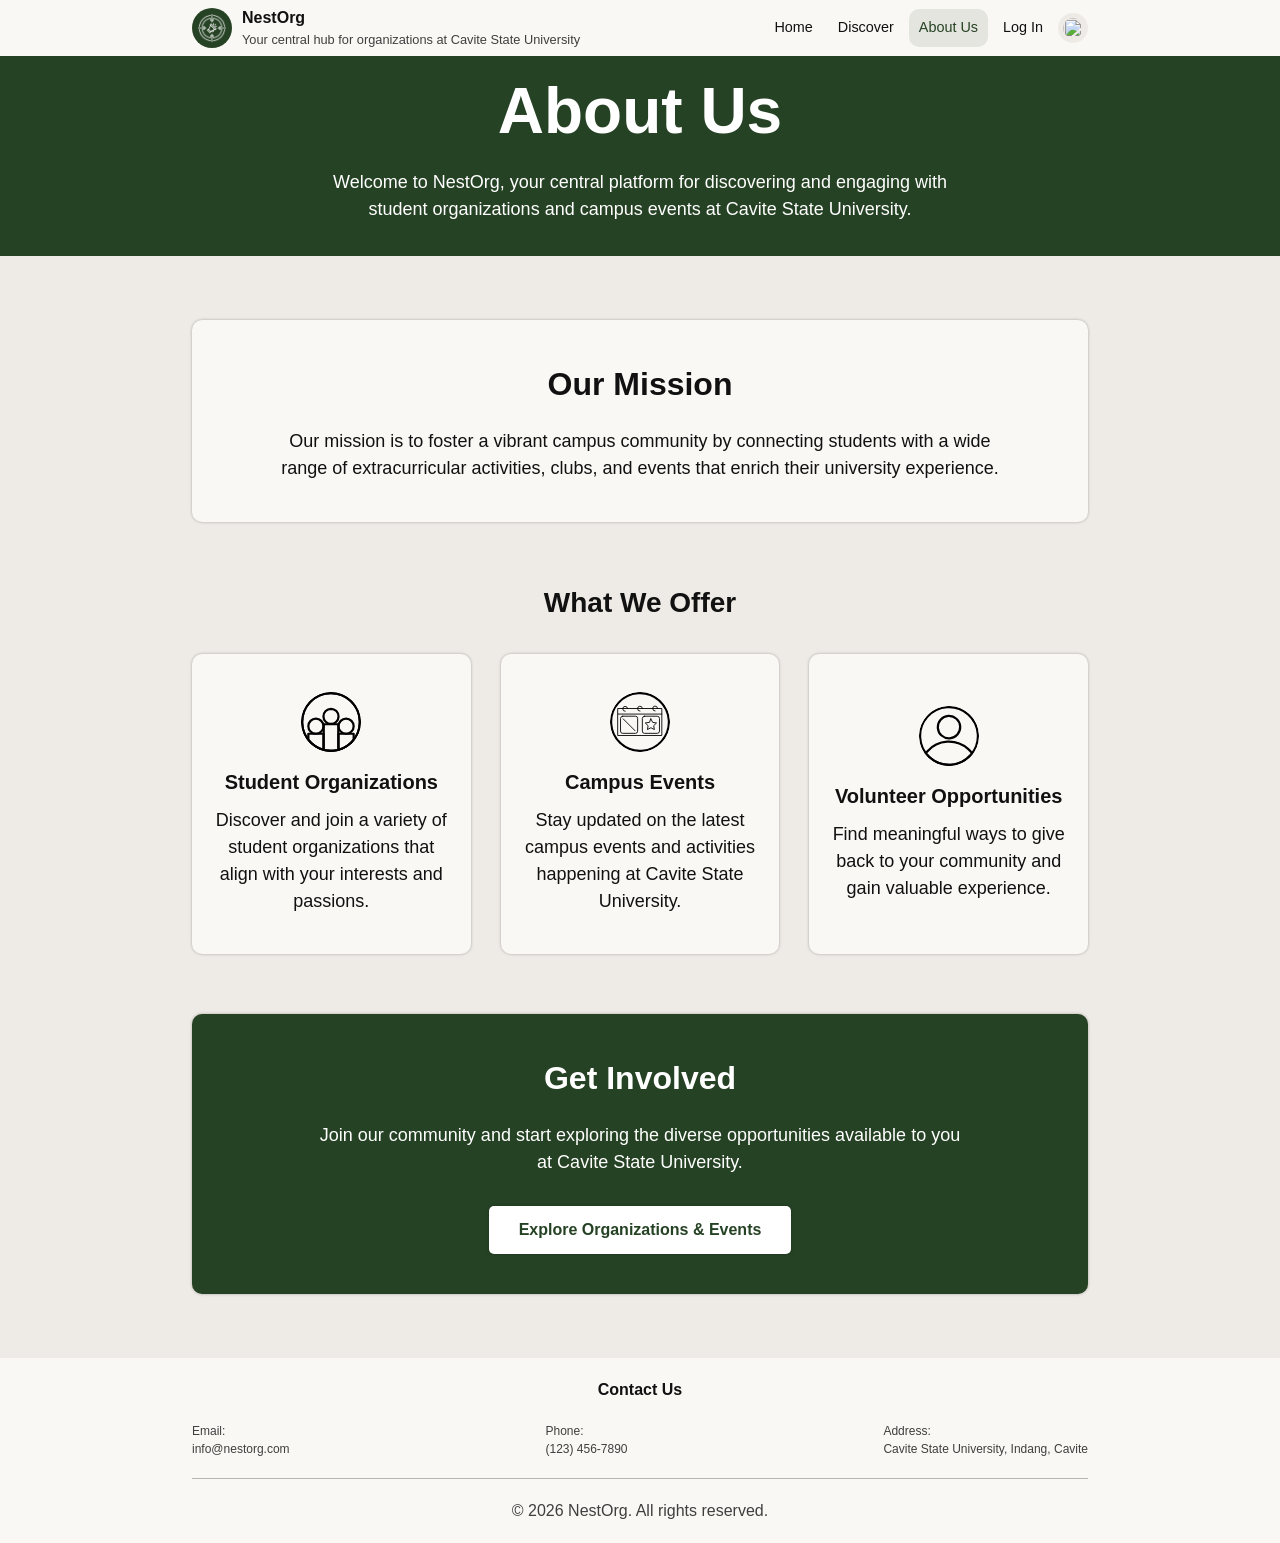
==== commit 58f94190: "updated footer to match branding" ====
--- a/about.html
+++ b/about.html
@@ -81,7 +81,7 @@
             <div class="footer-boxes">
                 <h3>Contact Us</h3>
                 <div>
-                    <p>Email:<br>info@organization-events-hub.com</p>
+                    <p>Email:<br>info@nestorg.com</p>
                     <p>Phone:<br>(123) 456-7890</p>
                     <p>Address:<br>Cavite State University, Indang, Cavite</p>
                 </div>
@@ -89,7 +89,7 @@
         </div>
         <hr>
         <div class="footer-bottom">  
-            <p>&copy; 2026 Organization and Events Hub. All rights reserved.</p>
+            <p>&copy; 2026 NestOrg. All rights reserved.</p>
         </div>
     </footer>
 
